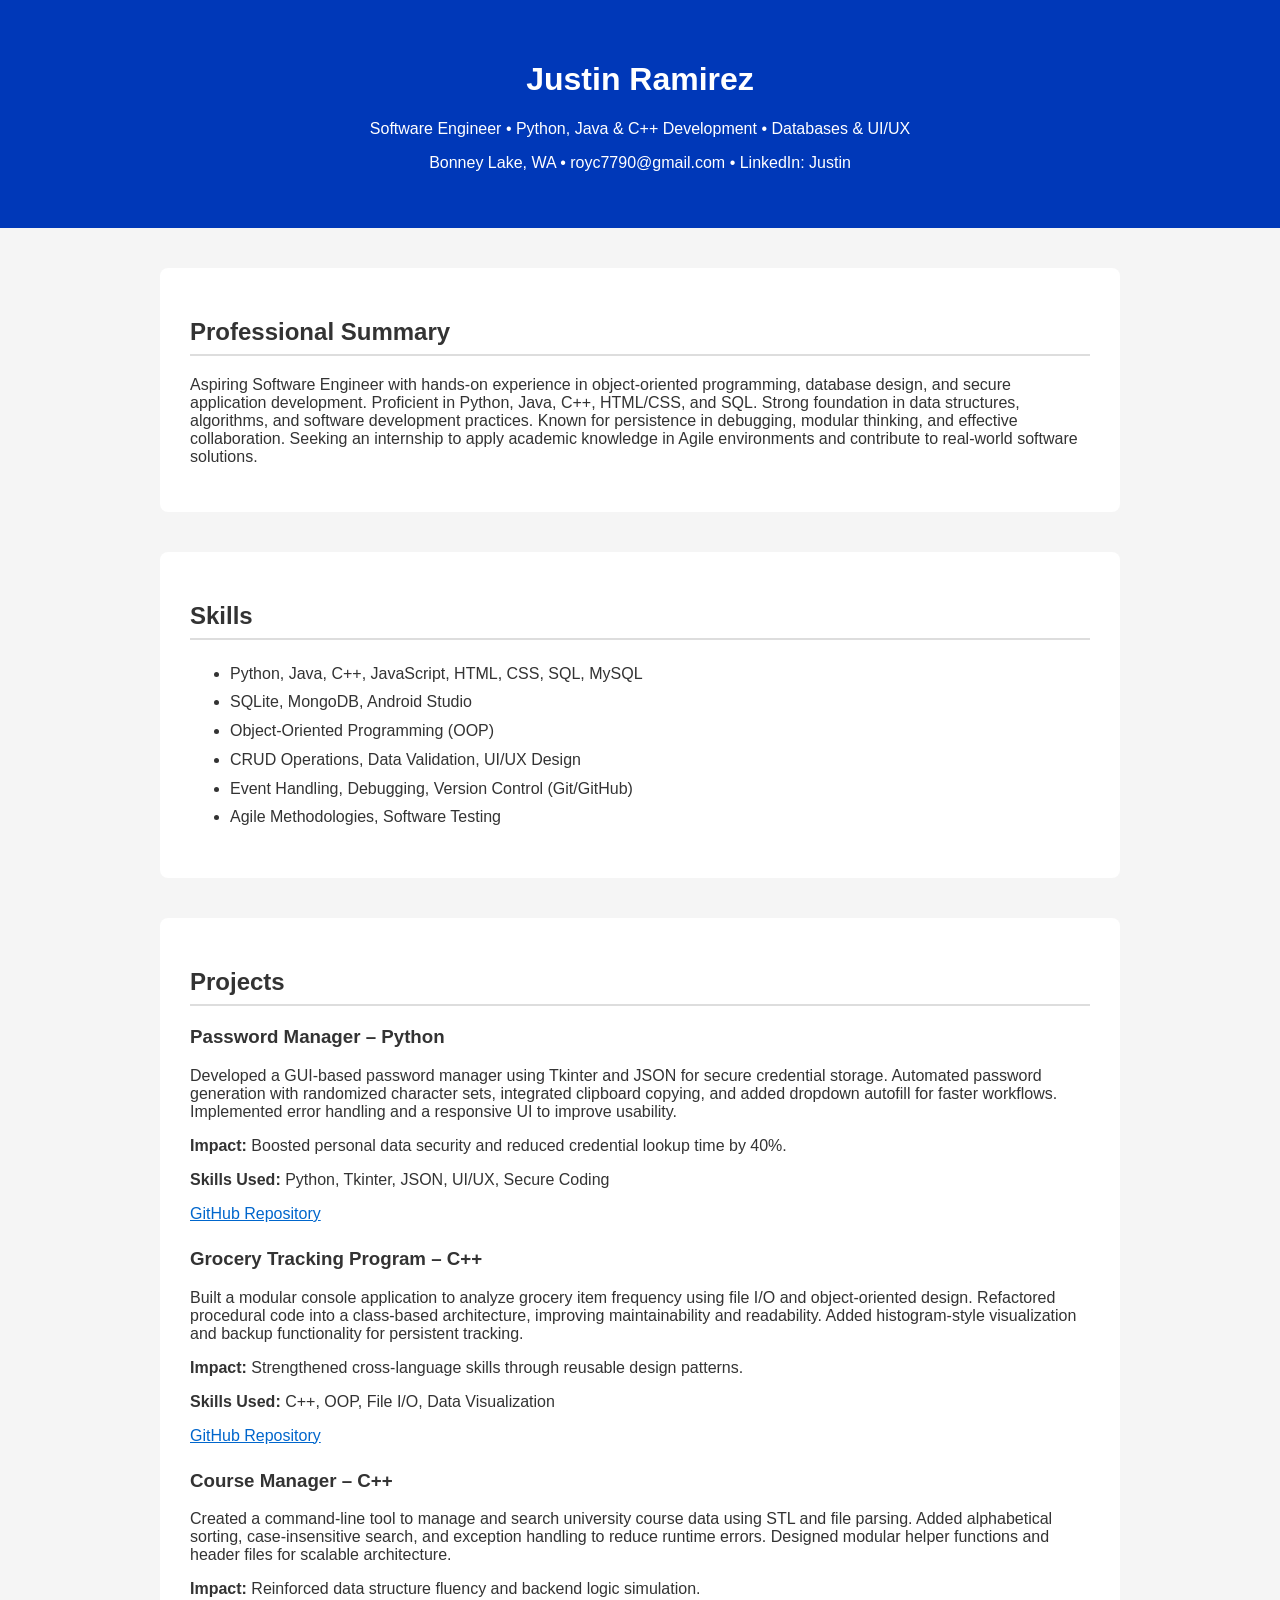
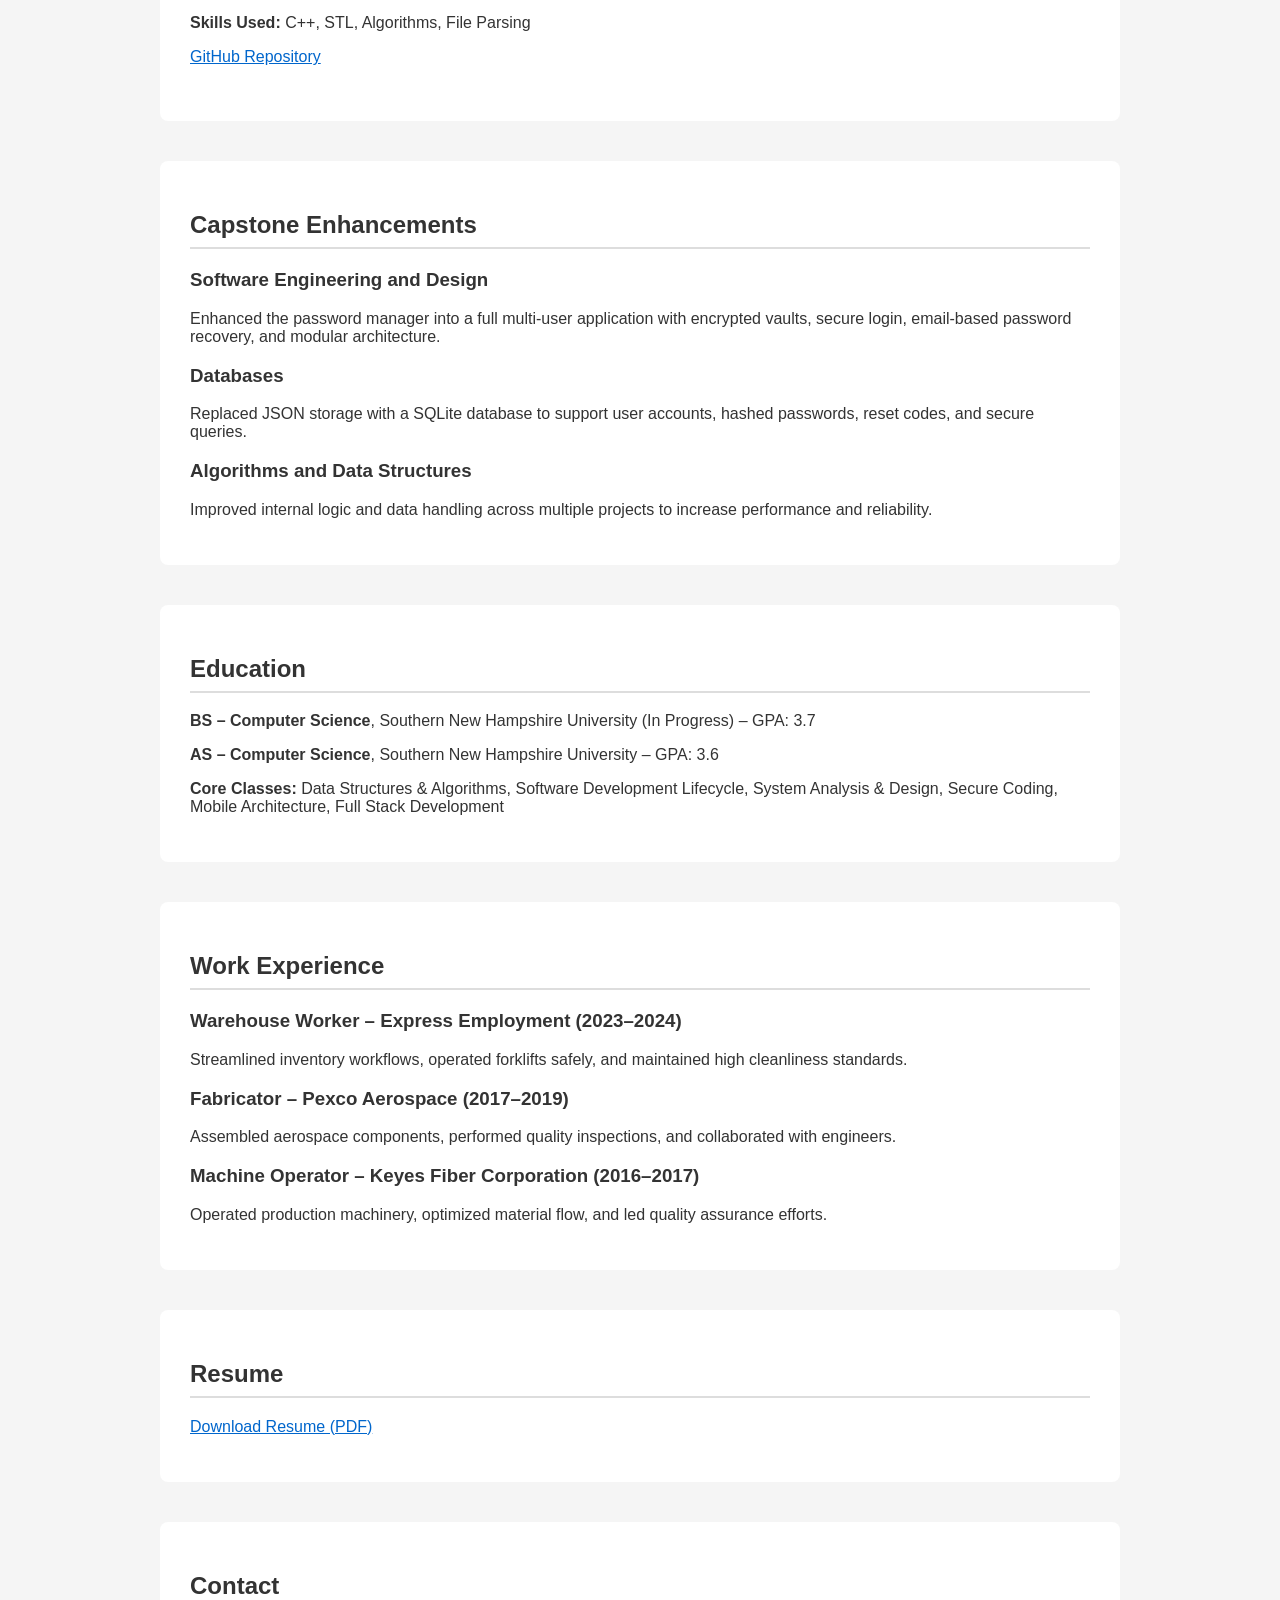
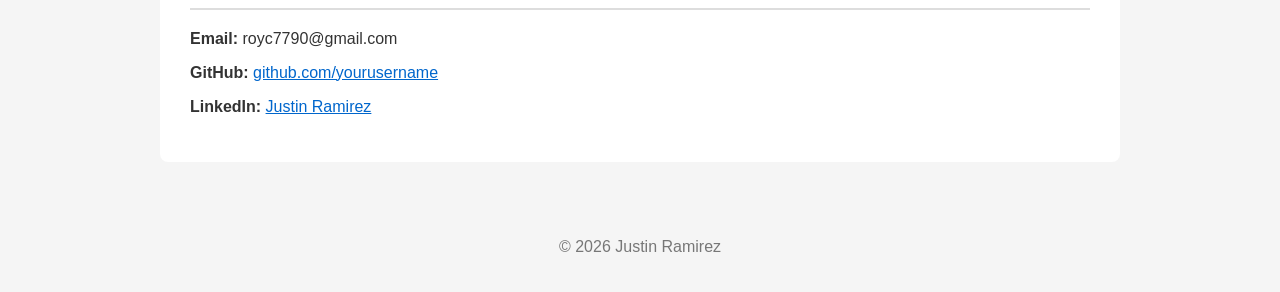
==== index.html @ a5e189d6 "Update LinkedIn URL in contact section" ====
<!DOCTYPE html>
<html lang="en">
<head>
    <meta charset="UTF-8">
    <meta name="viewport" content="width=device-width, initial-scale=1.0">
    <title>Justin Ramirez | Software Engineer</title>
    <style>
        body {
            font-family: Arial, sans-serif;
            margin: 0;
            padding: 0;
            background: #f5f5f5;
            color: #333;
        }
        header {
            background:#0038B8;
            color: white;
            padding: 40px 20px;
            text-align: center;
        }
        section {
            max-width: 900px;
            margin: 40px auto;
            background: white;
            padding: 30px;
            border-radius: 8px;
        }
        h2 {
            border-bottom: 2px solid #ddd;
            padding-bottom: 8px;
        }
        ul {
            line-height: 1.8;
        }
        .project {
            margin-bottom: 25px;
        }
        footer {
            text-align: center;
            padding: 20px;
            color: #777;
        }
        a {
            color: #0066cc;
        }
    </style>
</head>
<body>

<header>
    <h1>Justin Ramirez</h1>
    <p>Software Engineer • Python, Java & C++ Development • Databases & UI/UX</p>
    <p>Bonney Lake, WA • royc7790@gmail.com • LinkedIn: Justin</p>
</header>

<section>
    <h2>Professional Summary</h2>
    <p>
        Aspiring Software Engineer with hands-on experience in object-oriented programming, database design, 
        and secure application development. Proficient in Python, Java, C++, HTML/CSS, and SQL. Strong foundation 
        in data structures, algorithms, and software development practices. Known for persistence in debugging, 
        modular thinking, and effective collaboration. Seeking an internship to apply academic knowledge in Agile 
        environments and contribute to real-world software solutions.
    </p>
</section>

<section>
    <h2>Skills</h2>
    <ul>
        <li>Python, Java, C++, JavaScript, HTML, CSS, SQL, MySQL</li>
        <li>SQLite, MongoDB, Android Studio</li>
        <li>Object-Oriented Programming (OOP)</li>
        <li>CRUD Operations, Data Validation, UI/UX Design</li>
        <li>Event Handling, Debugging, Version Control (Git/GitHub)</li>
        <li>Agile Methodologies, Software Testing</li>
    </ul>
</section>

<section>
    <h2>Projects</h2>

    <div class="project">
        <h3>Password Manager – Python</h3>
        <p>
            Developed a GUI-based password manager using Tkinter and JSON for secure credential storage. 
            Automated password generation with randomized character sets, integrated clipboard copying, 
            and added dropdown autofill for faster workflows. Implemented error handling and a responsive UI 
            to improve usability.
        </p>
        <p><strong>Impact:</strong> Boosted personal data security and reduced credential lookup time by 40%.</p>
        <p><strong>Skills Used:</strong> Python, Tkinter, JSON, UI/UX, Secure Coding</p>
        <p><a href="#">GitHub Repository</a></p>
    </div>

    <div class="project">
        <h3>Grocery Tracking Program – C++</h3>
        <p>
            Built a modular console application to analyze grocery item frequency using file I/O and 
            object-oriented design. Refactored procedural code into a class-based architecture, improving 
            maintainability and readability. Added histogram-style visualization and backup functionality 
            for persistent tracking.
        </p>
        <p><strong>Impact:</strong> Strengthened cross-language skills through reusable design patterns.</p>
        <p><strong>Skills Used:</strong> C++, OOP, File I/O, Data Visualization</p>
        <p><a href="#">GitHub Repository</a></p>
    </div>

    <div class="project">
        <h3>Course Manager – C++</h3>
        <p>
            Created a command-line tool to manage and search university course data using STL and file parsing. 
            Added alphabetical sorting, case-insensitive search, and exception handling to reduce runtime errors. 
            Designed modular helper functions and header files for scalable architecture.
        </p>
        <p><strong>Impact:</strong> Reinforced data structure fluency and backend logic simulation.</p>
        <p><strong>Skills Used:</strong> C++, STL, Algorithms, File Parsing</p>
        <p><a href="#">GitHub Repository</a></p>
    </div>

</section>

<section>
    <h2>Capstone Enhancements</h2>

    <h3>Software Engineering and Design</h3>
    <p>
        Enhanced the password manager into a full multi-user application with encrypted vaults, 
        secure login, email-based password recovery, and modular architecture.
    </p>

    <h3>Databases</h3>
    <p>
        Replaced JSON storage with a SQLite database to support user accounts, hashed passwords, 
        reset codes, and secure queries.
    </p>

    <h3>Algorithms and Data Structures</h3>
    <p>
        Improved internal logic and data handling across multiple projects to increase performance 
        and reliability.
    </p>
</section>

<section>
    <h2>Education</h2>
    <p><strong>BS – Computer Science</strong>, Southern New Hampshire University (In Progress) – GPA: 3.7</p>
    <p><strong>AS – Computer Science</strong>, Southern New Hampshire University – GPA: 3.6</p>
    <p><strong>Core Classes:</strong> Data Structures & Algorithms, Software Development Lifecycle, 
       System Analysis & Design, Secure Coding, Mobile Architecture, Full Stack Development</p>
</section>

<section>
    <h2>Work Experience</h2>

    <h3>Warehouse Worker – Express Employment (2023–2024)</h3>
    <p>Streamlined inventory workflows, operated forklifts safely, and maintained high cleanliness standards.</p>

    <h3>Fabricator – Pexco Aerospace (2017–2019)</h3>
    <p>Assembled aerospace components, performed quality inspections, and collaborated with engineers.</p>

    <h3>Machine Operator – Keyes Fiber Corporation (2016–2017)</h3>
    <p>Operated production machinery, optimized material flow, and led quality assurance efforts.</p>
</section>

<section>
    <h2>Resume</h2>
    <p><a href="#">Download Resume (PDF)</a></p>
</section>

<section>
    <h2>Contact</h2>
    <p><strong>Email:</strong> royc7790@gmail.com</p>
    <p><strong>GitHub:</strong> <a href="#">github.com/yourusername</a></p>
    <p><strong>LinkedIn:</strong> <a href="https://www.linkedin.com/in/justinroyceramirez?lipi=urn%3Ali%3Apage%3Ad_flagship3_profile_view_base_contact_details%3B%2FAag8C0lR46pVoN3BTsdjA%3D%3D" target="_blank">Justin Ramirez</a></p>
</section>

<footer>
    <p>© 2026 Justin Ramirez</p>
</footer>

</body>
</html>
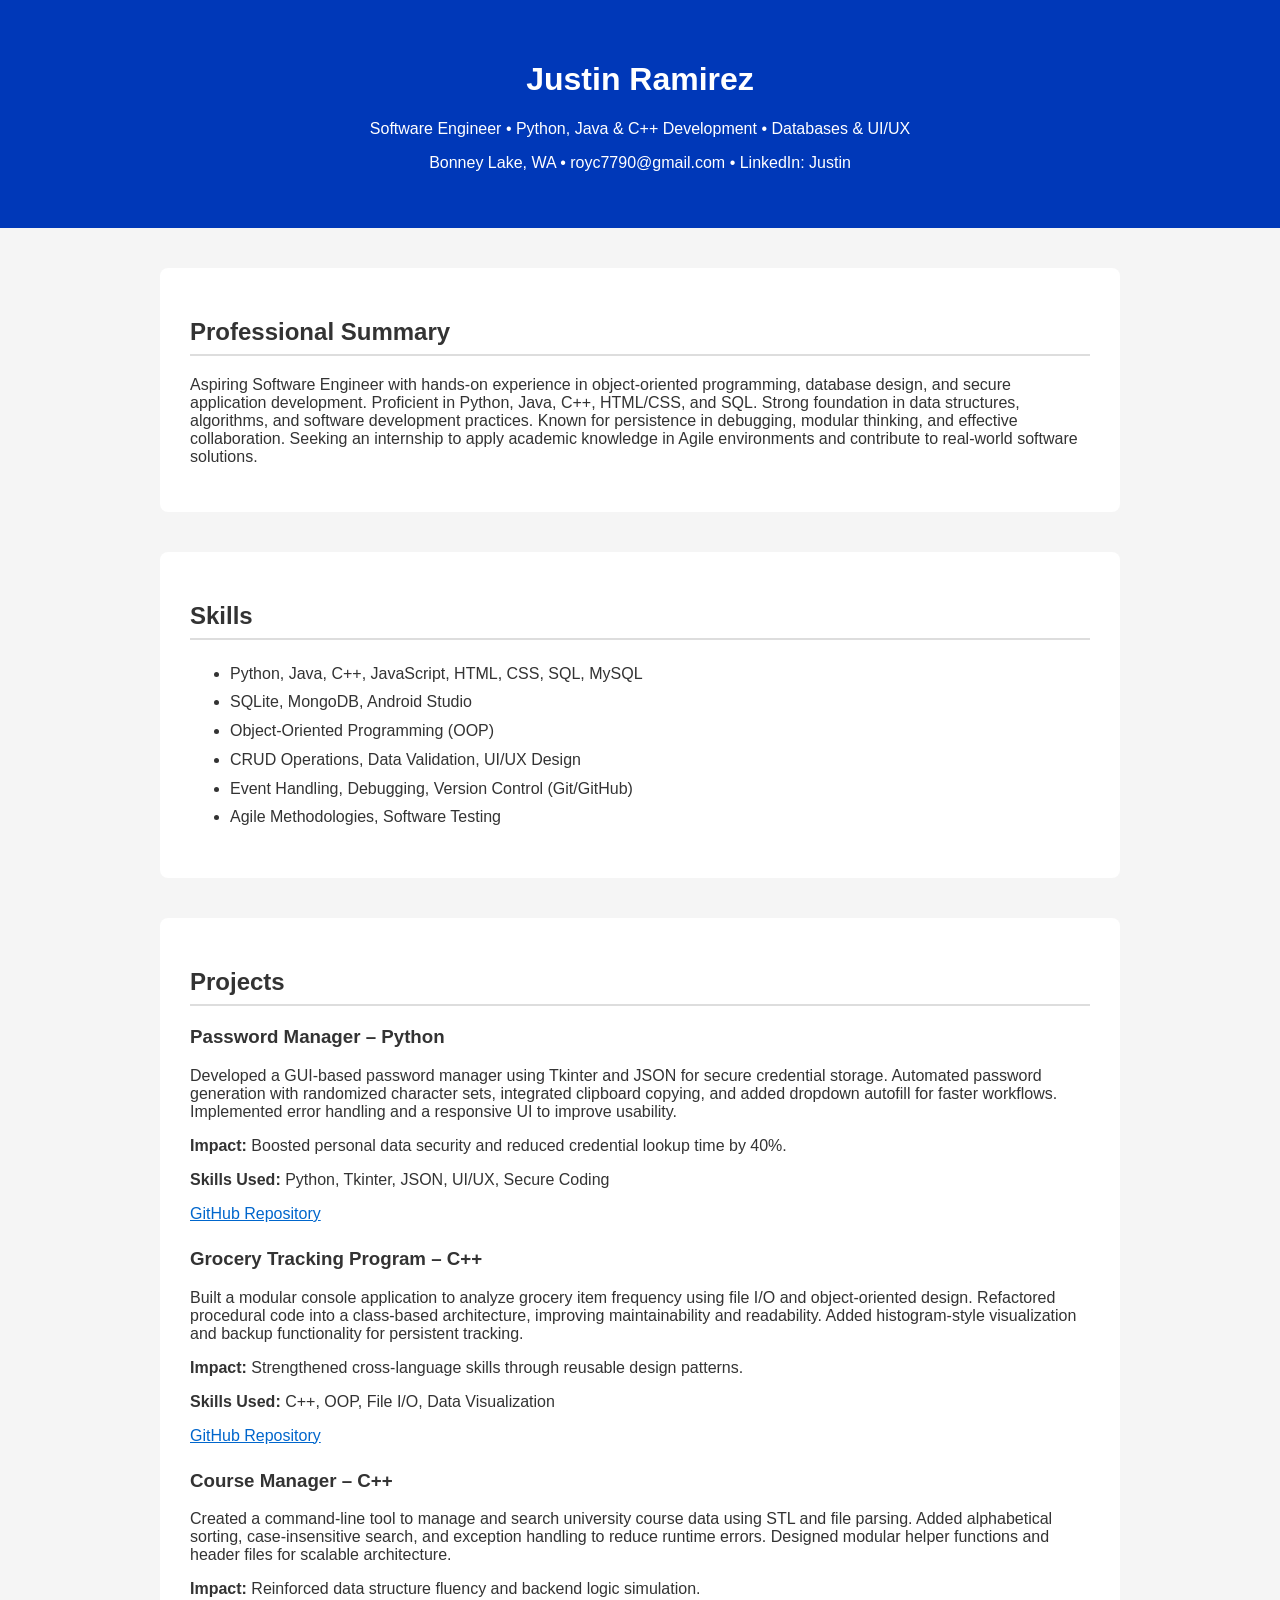
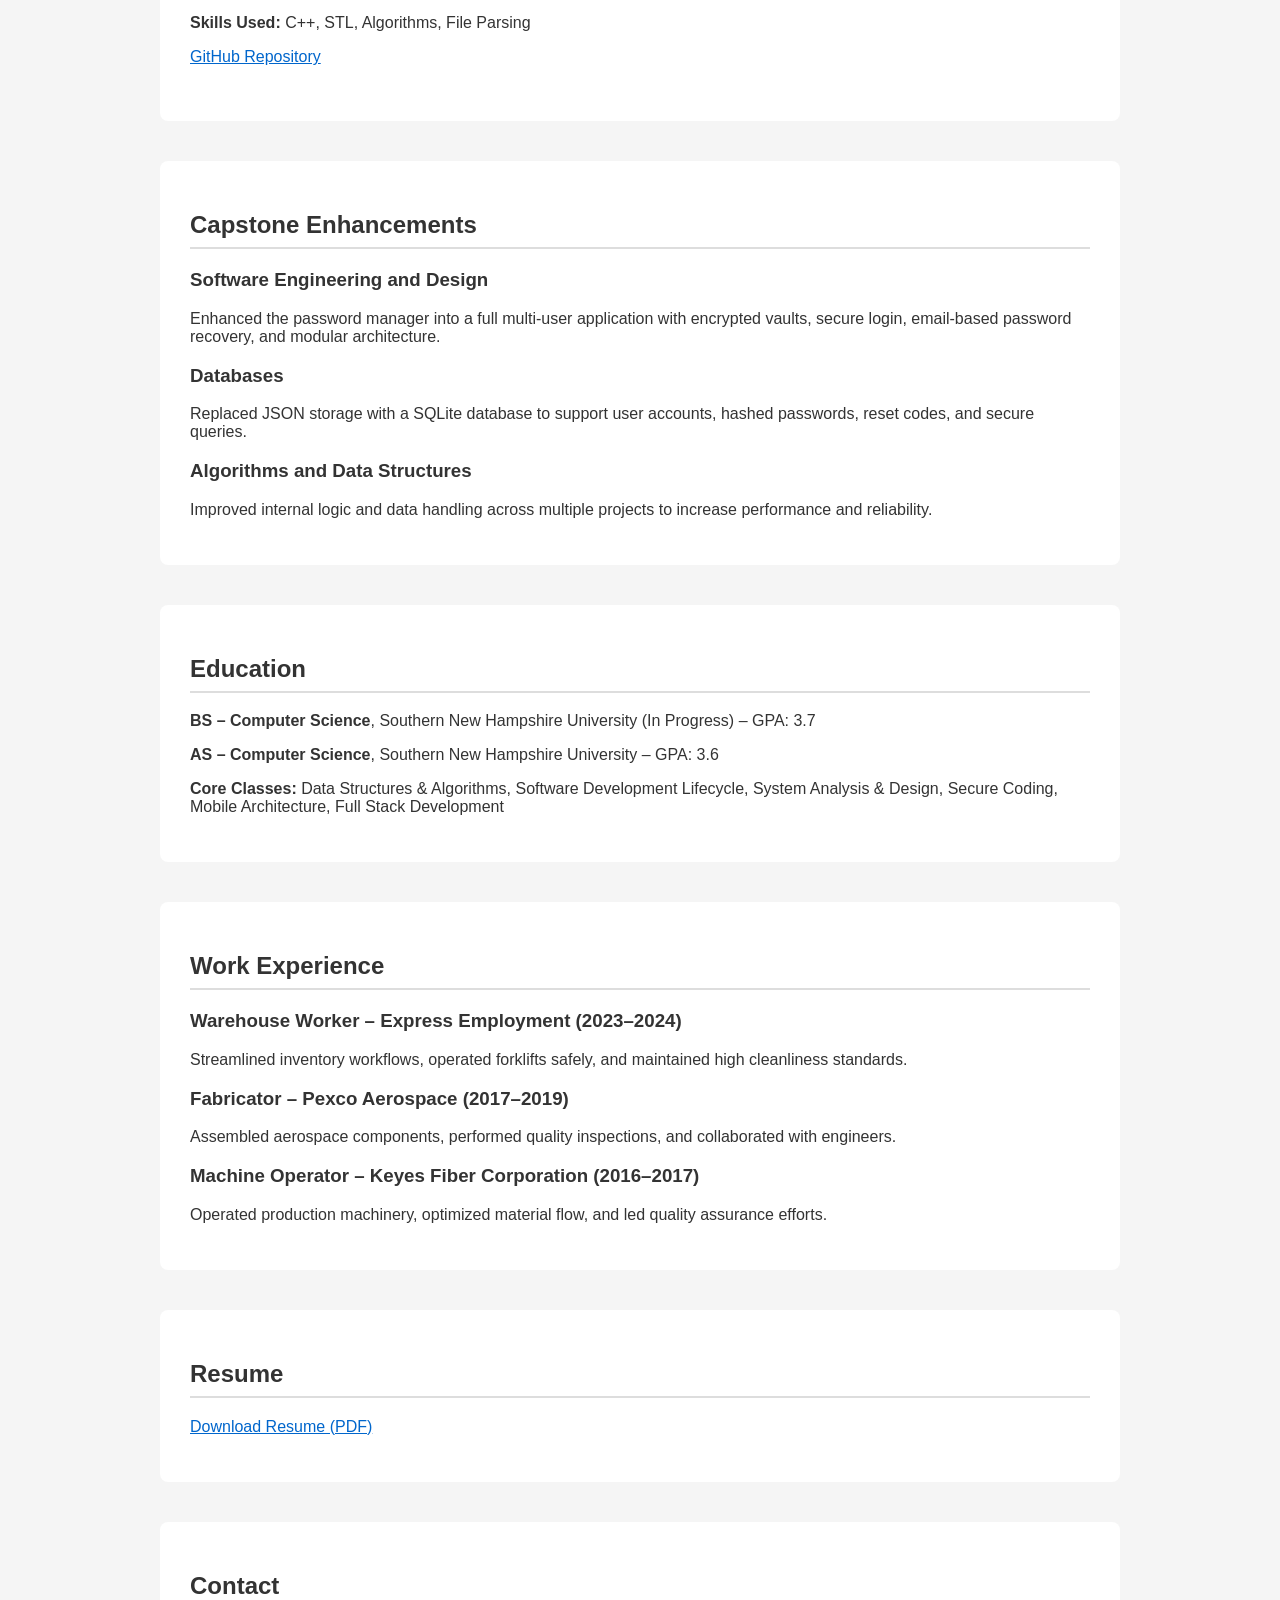
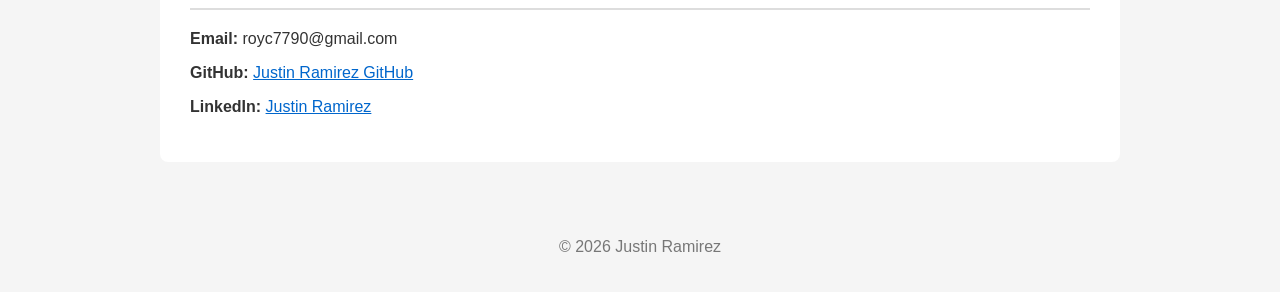
==== commit 41fd6478: "Update GitHub link to Justin Ramirez's profile" ====
--- a/index.html
+++ b/index.html
@@ -170,7 +170,7 @@
 <section>
     <h2>Contact</h2>
     <p><strong>Email:</strong> royc7790@gmail.com</p>
-    <p><strong>GitHub:</strong> <a href="#">github.com/yourusername</a></p>
+    <p><strong>GitHub:</strong> <a href="#">Justin Ramirez GitHub</a></p>
     <p><strong>LinkedIn:</strong> <a href="https://www.linkedin.com/in/justinroyceramirez?lipi=urn%3Ali%3Apage%3Ad_flagship3_profile_view_base_contact_details%3B%2FAag8C0lR46pVoN3BTsdjA%3D%3D" target="_blank">Justin Ramirez</a></p>
 </section>
 
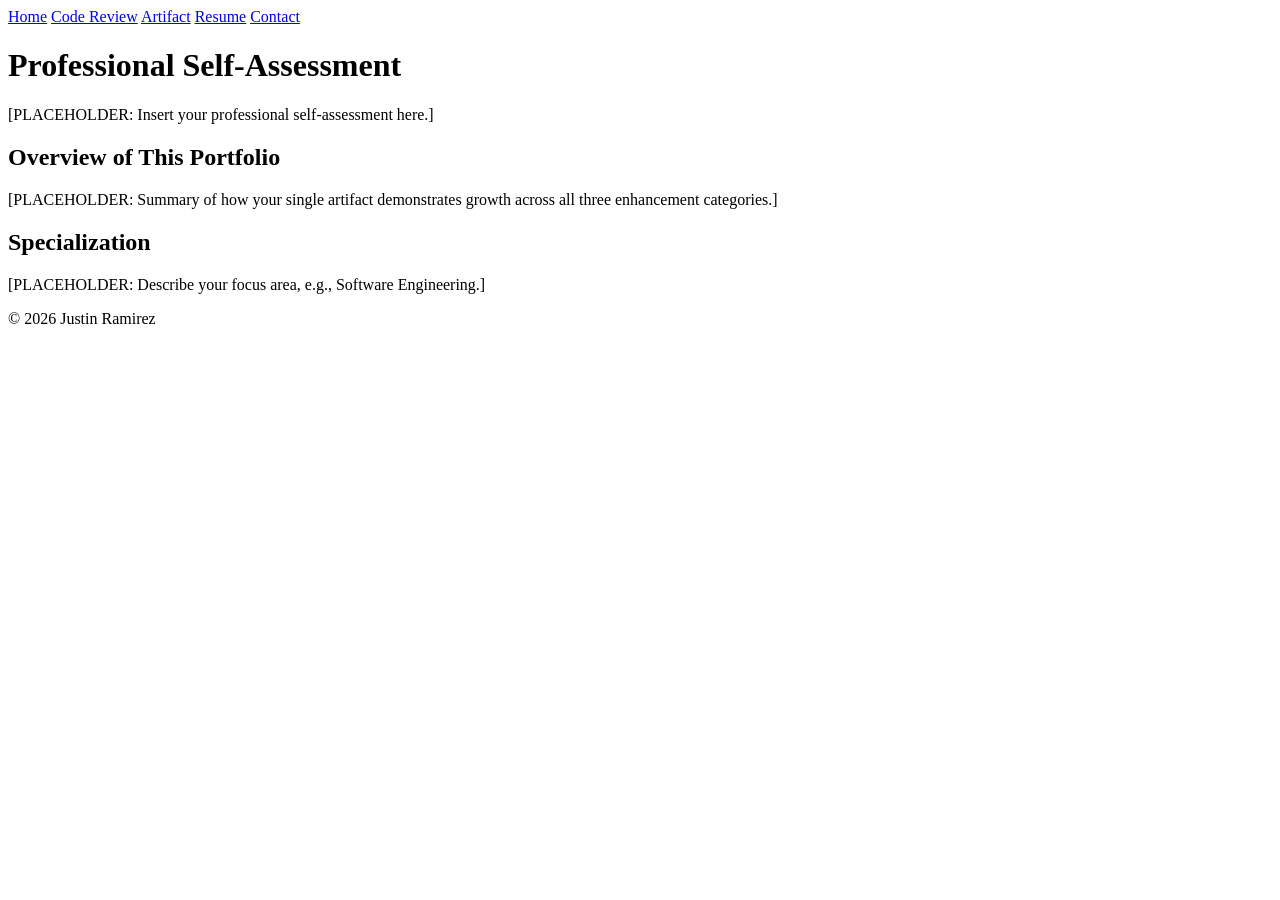
==== commit 14f1420e: "Revise index.html for ePortfolio and content updates Updated title and navigation structure, added p" ====
--- a/index.html
+++ b/index.html
@@ -3,175 +3,31 @@
 <head>
     <meta charset="UTF-8">
     <meta name="viewport" content="width=device-width, initial-scale=1.0">
-    <title>Justin Ramirez | Software Engineer</title>
-    <style>
-        body {
-            font-family: Arial, sans-serif;
-            margin: 0;
-            padding: 0;
-            background: #f5f5f5;
-            color: #333;
-        }
-        header {
-            background:#0038B8;
-            color: white;
-            padding: 40px 20px;
-            text-align: center;
-        }
-        section {
-            max-width: 900px;
-            margin: 40px auto;
-            background: white;
-            padding: 30px;
-            border-radius: 8px;
-        }
-        h2 {
-            border-bottom: 2px solid #ddd;
-            padding-bottom: 8px;
-        }
-        ul {
-            line-height: 1.8;
-        }
-        .project {
-            margin-bottom: 25px;
-        }
-        footer {
-            text-align: center;
-            padding: 20px;
-            color: #777;
-        }
-        a {
-            color: #0066cc;
-        }
-    </style>
+    <title>Justin Ramirez | ePortfolio</title>
+    <link rel="stylesheet" href="styles.css">
 </head>
 <body>
 
+<nav>
+    <a href="index.html">Home</a>
+    <a href="code-review.html">Code Review</a>
+    <a href="artifact.html">Artifact</a>
+    <a href="resume.html">Resume</a>
+    <a href="contact.html">Contact</a>
+</nav>
+
 <header>
-    <h1>Justin Ramirez</h1>
-    <p>Software Engineer • Python, Java & C++ Development • Databases & UI/UX</p>
-    <p>Bonney Lake, WA • royc7790@gmail.com • LinkedIn: Justin</p>
+    <h1>Professional Self‑Assessment</h1>
 </header>
 
 <section>
-    <h2>Professional Summary</h2>
-    <p>
-        Aspiring Software Engineer with hands-on experience in object-oriented programming, database design, 
-        and secure application development. Proficient in Python, Java, C++, HTML/CSS, and SQL. Strong foundation 
-        in data structures, algorithms, and software development practices. Known for persistence in debugging, 
-        modular thinking, and effective collaboration. Seeking an internship to apply academic knowledge in Agile 
-        environments and contribute to real-world software solutions.
-    </p>
-</section>
+    <p>[PLACEHOLDER: Insert your professional self‑assessment here.]</p>
 
-<section>
-    <h2>Skills</h2>
-    <ul>
-        <li>Python, Java, C++, JavaScript, HTML, CSS, SQL, MySQL</li>
-        <li>SQLite, MongoDB, Android Studio</li>
-        <li>Object-Oriented Programming (OOP)</li>
-        <li>CRUD Operations, Data Validation, UI/UX Design</li>
-        <li>Event Handling, Debugging, Version Control (Git/GitHub)</li>
-        <li>Agile Methodologies, Software Testing</li>
-    </ul>
-</section>
+    <h2>Overview of This Portfolio</h2>
+    <p>[PLACEHOLDER: Summary of how your single artifact demonstrates growth across all three enhancement categories.]</p>
 
-<section>
-    <h2>Projects</h2>
-
-    <div class="project">
-        <h3>Password Manager – Python</h3>
-        <p>
-            Developed a GUI-based password manager using Tkinter and JSON for secure credential storage. 
-            Automated password generation with randomized character sets, integrated clipboard copying, 
-            and added dropdown autofill for faster workflows. Implemented error handling and a responsive UI 
-            to improve usability.
-        </p>
-        <p><strong>Impact:</strong> Boosted personal data security and reduced credential lookup time by 40%.</p>
-        <p><strong>Skills Used:</strong> Python, Tkinter, JSON, UI/UX, Secure Coding</p>
-        <p><a href="#">GitHub Repository</a></p>
-    </div>
-
-    <div class="project">
-        <h3>Grocery Tracking Program – C++</h3>
-        <p>
-            Built a modular console application to analyze grocery item frequency using file I/O and 
-            object-oriented design. Refactored procedural code into a class-based architecture, improving 
-            maintainability and readability. Added histogram-style visualization and backup functionality 
-            for persistent tracking.
-        </p>
-        <p><strong>Impact:</strong> Strengthened cross-language skills through reusable design patterns.</p>
-        <p><strong>Skills Used:</strong> C++, OOP, File I/O, Data Visualization</p>
-        <p><a href="#">GitHub Repository</a></p>
-    </div>
-
-    <div class="project">
-        <h3>Course Manager – C++</h3>
-        <p>
-            Created a command-line tool to manage and search university course data using STL and file parsing. 
-            Added alphabetical sorting, case-insensitive search, and exception handling to reduce runtime errors. 
-            Designed modular helper functions and header files for scalable architecture.
-        </p>
-        <p><strong>Impact:</strong> Reinforced data structure fluency and backend logic simulation.</p>
-        <p><strong>Skills Used:</strong> C++, STL, Algorithms, File Parsing</p>
-        <p><a href="#">GitHub Repository</a></p>
-    </div>
-
-</section>
-
-<section>
-    <h2>Capstone Enhancements</h2>
-
-    <h3>Software Engineering and Design</h3>
-    <p>
-        Enhanced the password manager into a full multi-user application with encrypted vaults, 
-        secure login, email-based password recovery, and modular architecture.
-    </p>
-
-    <h3>Databases</h3>
-    <p>
-        Replaced JSON storage with a SQLite database to support user accounts, hashed passwords, 
-        reset codes, and secure queries.
-    </p>
-
-    <h3>Algorithms and Data Structures</h3>
-    <p>
-        Improved internal logic and data handling across multiple projects to increase performance 
-        and reliability.
-    </p>
-</section>
-
-<section>
-    <h2>Education</h2>
-    <p><strong>BS – Computer Science</strong>, Southern New Hampshire University (In Progress) – GPA: 3.7</p>
-    <p><strong>AS – Computer Science</strong>, Southern New Hampshire University – GPA: 3.6</p>
-    <p><strong>Core Classes:</strong> Data Structures & Algorithms, Software Development Lifecycle, 
-       System Analysis & Design, Secure Coding, Mobile Architecture, Full Stack Development</p>
-</section>
-
-<section>
-    <h2>Work Experience</h2>
-
-    <h3>Warehouse Worker – Express Employment (2023–2024)</h3>
-    <p>Streamlined inventory workflows, operated forklifts safely, and maintained high cleanliness standards.</p>
-
-    <h3>Fabricator – Pexco Aerospace (2017–2019)</h3>
-    <p>Assembled aerospace components, performed quality inspections, and collaborated with engineers.</p>
-
-    <h3>Machine Operator – Keyes Fiber Corporation (2016–2017)</h3>
-    <p>Operated production machinery, optimized material flow, and led quality assurance efforts.</p>
-</section>
-
-<section>
-    <h2>Resume</h2>
-    <p><a href="#">Download Resume (PDF)</a></p>
-</section>
-
-<section>
-    <h2>Contact</h2>
-    <p><strong>Email:</strong> royc7790@gmail.com</p>
-    <p><strong>GitHub:</strong> <a href="#">Justin Ramirez GitHub</a></p>
-    <p><strong>LinkedIn:</strong> <a href="https://www.linkedin.com/in/justinroyceramirez?lipi=urn%3Ali%3Apage%3Ad_flagship3_profile_view_base_contact_details%3B%2FAag8C0lR46pVoN3BTsdjA%3D%3D" target="_blank">Justin Ramirez</a></p>
+    <h2>Specialization</h2>
+    <p>[PLACEHOLDER: Describe your focus area, e.g., Software Engineering.]</p>
 </section>
 
 <footer>
@@ -180,3 +36,4 @@
 
 </body>
 </html>
+
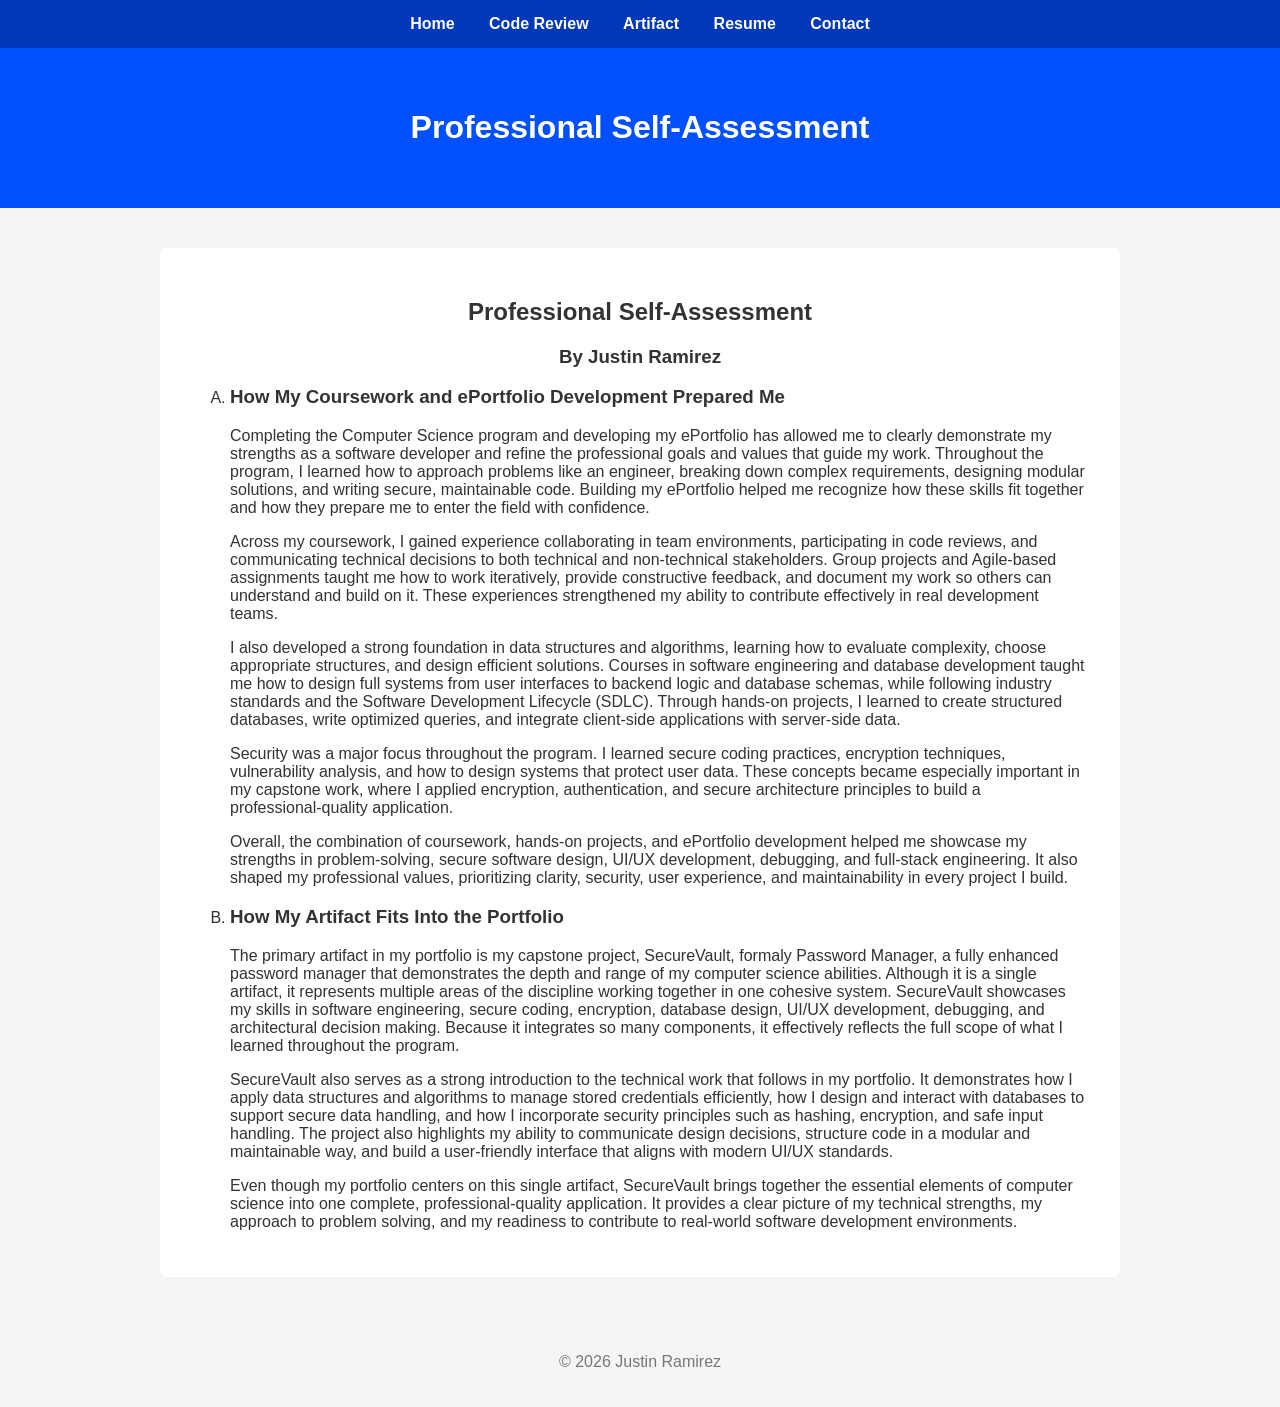
==== commit f5cc39f6: "Revise professional self-assessment section" ====
--- a/index.html
+++ b/index.html
@@ -21,13 +21,87 @@
 </header>
 
 <section>
-    <p>[PLACEHOLDER: Insert your professional self‑assessment here.]</p>
+    <h2 style="text-align:center;">Professional Self‑Assessment</h2>
 
-    <h2>Overview of This Portfolio</h2>
-    <p>[PLACEHOLDER: Summary of how your single artifact demonstrates growth across all three enhancement categories.]</p>
+    <h3 style="text-align:center;">By Justin Ramirez</h3>
 
-    <h2>Specialization</h2>
-    <p>[PLACEHOLDER: Describe your focus area, e.g., Software Engineering.]</p>
+    <ol type="A" class="styled-list">
+        <li>
+            <h3>How My Coursework and ePortfolio Development Prepared Me</h3>
+
+            <p>
+                Completing the Computer Science program and developing my ePortfolio has allowed me to clearly 
+                demonstrate my strengths as a software developer and refine the professional goals and values 
+                that guide my work. Throughout the program, I learned how to approach problems like an engineer, 
+                breaking down complex requirements, designing modular solutions, and writing secure, maintainable 
+                code. Building my ePortfolio helped me recognize how these skills fit together and how they prepare 
+                me to enter the field with confidence.
+            </p>
+
+            <p>
+                Across my coursework, I gained experience collaborating in team environments, participating in code 
+                reviews, and communicating technical decisions to both technical and non‑technical stakeholders. 
+                Group projects and Agile‑based assignments taught me how to work iteratively, provide constructive 
+                feedback, and document my work so others can understand and build on it. These experiences strengthened 
+                my ability to contribute effectively in real development teams.
+            </p>
+
+            <p>
+                I also developed a strong foundation in data structures and algorithms, learning how to evaluate 
+                complexity, choose appropriate structures, and design efficient solutions. Courses in software engineering 
+                and database development taught me how to design full systems from user interfaces to backend logic and 
+                database schemas, while following industry standards and the Software Development Lifecycle (SDLC). Through 
+                hands‑on projects, I learned to create structured databases, write optimized queries, and integrate 
+                client‑side applications with server‑side data.
+            </p>
+
+            <p>
+                Security was a major focus throughout the program. I learned secure coding practices, encryption techniques, 
+                vulnerability analysis, and how to design systems that protect user data. These concepts became especially 
+                important in my capstone work, where I applied encryption, authentication, and secure architecture principles 
+                to build a professional‑quality application.
+            </p>
+
+            <p>
+                Overall, the combination of coursework, hands‑on projects, and ePortfolio development helped me showcase my 
+                strengths in problem‑solving, secure software design, UI/UX development, debugging, and full‑stack engineering. 
+                It also shaped my professional values, prioritizing clarity, security, user experience, and maintainability in 
+                every project I build.
+            </p>
+
+        </li>
+
+        <li>
+           <h3>How My Artifact Fits Into the Portfolio</h3>
+
+            <p>
+                The primary artifact in my portfolio is my capstone project, SecureVault, formaly Password Manager, a fully enhanced password manager 
+                that demonstrates the depth and range of my computer science abilities. Although it is a single artifact, it 
+                represents multiple areas of the discipline working together in one cohesive system. SecureVault showcases my 
+                skills in software engineering, secure coding, encryption, database design, UI/UX development, debugging, and 
+                architectural decision making. Because it integrates so many components, it effectively reflects the full scope 
+                of what I learned throughout the program.
+            </p>
+
+            <p>
+                SecureVault also serves as a strong introduction to the technical work that follows in my portfolio. It 
+                demonstrates how I apply data structures and algorithms to manage stored credentials efficiently, how I design 
+                and interact with databases to support secure data handling, and how I incorporate security principles such as 
+                hashing, encryption, and safe input handling. The project also highlights my ability to communicate design 
+                decisions, structure code in a modular and maintainable way, and build a user‑friendly interface that aligns 
+                with modern UI/UX standards.
+            </p>
+
+            <p>
+                Even though my portfolio centers on this single artifact, SecureVault brings together the essential elements of 
+                computer science into one complete, professional‑quality application. It provides a clear picture of my technical 
+                strengths, my approach to problem solving, and my readiness to contribute to real‑world software development 
+                environments.
+            </p>
+
+        </li>
+    </ol>
+
 </section>
 
 <footer>
@@ -36,4 +110,3 @@
 
 </body>
 </html>
-
--- a/styles.css
+++ b/styles.css
@@ -0,0 +1,40 @@
+body {
+    font-family: Arial, sans-serif;
+    margin: 0;
+    background: #f5f5f5;
+    color: #333;
+}
+
+nav {
+    background: #0038B8;
+    padding: 15px;
+    text-align: center;
+}
+
+nav a {
+    color: white;
+    margin: 0 15px;
+    text-decoration: none;
+    font-weight: bold;
+}
+
+header {
+    background: #0050FF;
+    color: white;
+    padding: 40px 20px;
+    text-align: center;
+}
+
+section {
+    max-width: 900px;
+    margin: 40px auto;
+    background: white;
+    padding: 30px;
+    border-radius: 8px;
+}
+
+footer {
+    text-align: center;
+    padding: 20px;
+    color: #777;
+}
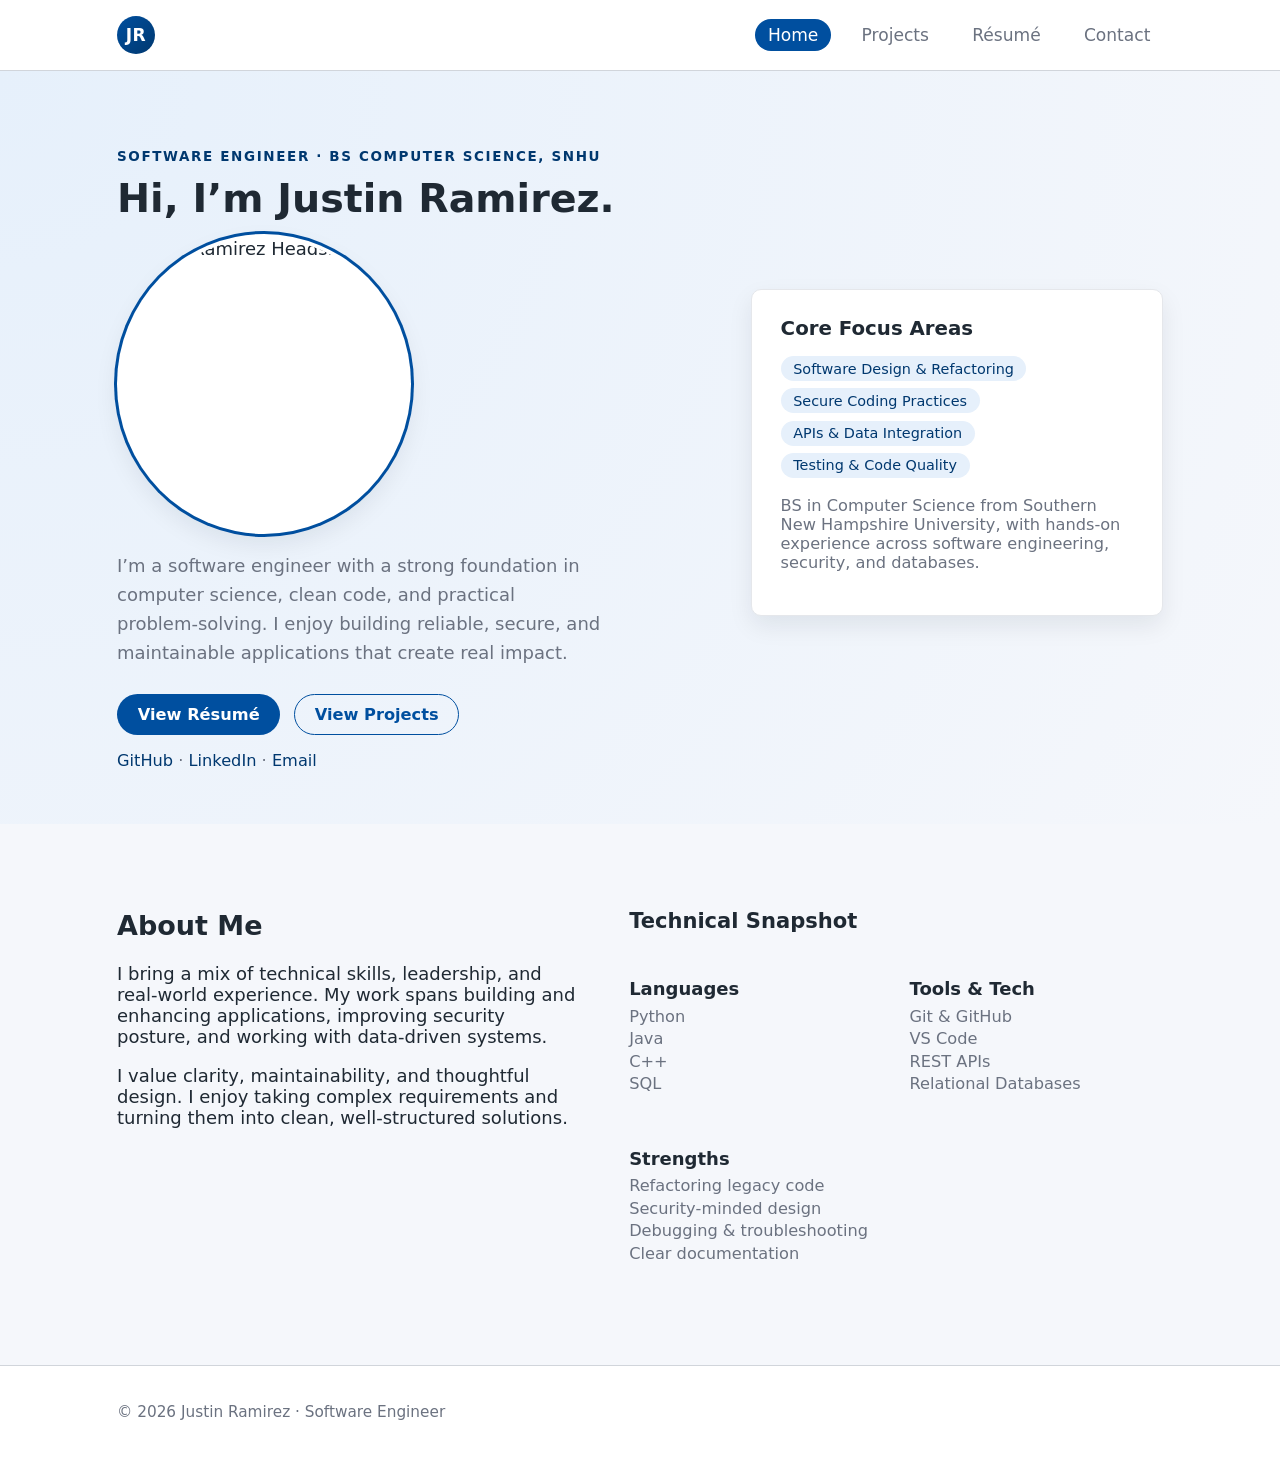
==== commit 3928e5d0: "Update title and restructure index.html layout" ====
--- a/index.html
+++ b/index.html
@@ -2,111 +2,131 @@
 <html lang="en">
 <head>
     <meta charset="UTF-8">
-    <meta name="viewport" content="width=device-width, initial-scale=1.0">
-    <title>Justin Ramirez | ePortfolio</title>
+    <title>Justin Ramirez | Software Engineer</title>
     <link rel="stylesheet" href="styles.css">
 </head>
 <body>
-
-<nav>
-    <a href="index.html">Home</a>
-    <a href="code-review.html">Code Review</a>
-    <a href="artifact.html">Artifact</a>
-    <a href="resume.html">Resume</a>
-    <a href="contact.html">Contact</a>
-</nav>
-
-<header>
-    <h1>Professional Self‑Assessment</h1>
+<header class="site-header">
+    <div class="container nav-container">
+        <div class="logo">JR</div>
+        <nav class="nav">
+            <a href="index.html" class="nav-link active">Home</a>
+            <a href="artifact.html" class="nav-link">Projects</a>
+            <a href="resume.html" class="nav-link">Résumé</a>
+            <a href="contact.html" class="nav-link">Contact</a>
+        </nav>
+    </div>
 </header>
 
-<section>
-    <h2 style="text-align:center;">Professional Self‑Assessment</h2>
+<main>
+    <section class="hero">
+        <div class="container hero-grid">
+            <div>
+                <p class="eyebrow">Software Engineer · BS Computer Science, SNHU</p>
+                <h1>Hi, I’m Justin Ramirez.</h1>
+                 <!-- HEADSHOT -->
+                <div class="headshot-wrapper">
+                    <img src="IMG_1460.JPG" alt="Justin Ramirez Headshot">
+                </div>
+                <p class="hero-text">
+                    I’m a software engineer with a strong foundation in computer science, clean code,
+                    and practical problem‑solving. I enjoy building reliable, secure, and maintainable
+                    applications that create real impact.
+                </p>
+                <div class="hero-actions">
+                    <a href="resume.html" class="btn primary">View Résumé</a>
+                    <a href="artifact.html" class="btn ghost">View Projects</a>
+                </div>
+                <div class="hero-links">
+                    <!-- TODO: Replace with your real links -->
+                    <a href="https://github.com/RoyceZerimar" target="_blank">GitHub</a>
+                    <span>·</span>
+                    <a href="https://linkedin.com/in/justinroyceramirez" target="_blank">LinkedIn</a>
+                    <span>·</span>
+                    <a href="mailto:royalqubit@gmail.com">Email</a>
+                </div>
+            </div>
+           <div class="hero-right">
 
-    <h3 style="text-align:center;">By Justin Ramirez</h3>
+        
+            <!-- EXISTING HERO CARD -->
+            <div class="hero-card">
+                <h2>Core Focus Areas</h2>
+                <ul class="pill-list">
+                    <li>Software Design & Refactoring</li>
+                    <li>Secure Coding Practices</li>
+                    <li>APIs & Data Integration</li>
+                    <li>Testing & Code Quality</li>
+                </ul>
+                <p class="hero-note">
+                    BS in Computer Science from Southern New Hampshire University, with hands‑on
+                    experience across software engineering, security, and databases.
+                </p>
+            </div>
 
-    <ol type="A" class="styled-list">
-        <li>
-            <h3>How My Coursework and ePortfolio Development Prepared Me</h3>
+</div>
 
-            <p>
-                Completing the Computer Science program and developing my ePortfolio has allowed me to clearly 
-                demonstrate my strengths as a software developer and refine the professional goals and values 
-                that guide my work. Throughout the program, I learned how to approach problems like an engineer, 
-                breaking down complex requirements, designing modular solutions, and writing secure, maintainable 
-                code. Building my ePortfolio helped me recognize how these skills fit together and how they prepare 
-                me to enter the field with confidence.
-            </p>
+        </div>
+    </section>
 
-            <p>
-                Across my coursework, I gained experience collaborating in team environments, participating in code 
-                reviews, and communicating technical decisions to both technical and non‑technical stakeholders. 
-                Group projects and Agile‑based assignments taught me how to work iteratively, provide constructive 
-                feedback, and document my work so others can understand and build on it. These experiences strengthened 
-                my ability to contribute effectively in real development teams.
-            </p>
+    <section class="section">
+        <div class="container two-column">
+            <div>
+                <h2>About Me</h2>
+                <p>
+                    I bring a mix of technical skills, leadership, and real‑world experience. My work
+                    spans building and enhancing applications, improving security posture, and working
+                    with data‑driven systems.
+                </p>
+                <p>
+                    I value clarity, maintainability, and thoughtful design. I enjoy taking complex
+                    requirements and turning them into clean, well‑structured solutions.
+                </p>
+            </div>
+            <div>
+                <h3>Technical Snapshot</h3>
+                <div class="skills-grid">
+                    <div>
+                        <h4>Languages</h4>
+                        <ul>
+                            <li>Python</li>
+                            <li>Java</li>
+                            <li>C++</li>
+                            <li>SQL</li>
+                        </ul>
+                    </div>
+                    <div>
+                        <h4>Tools & Tech</h4>
+                        <ul>
+                            <li>Git & GitHub</li>
+                            <li>VS Code</li>
+                            <li>REST APIs</li>
+                            <li>Relational Databases</li>
+                        </ul>
+                    </div>
+                    <div>
+                        <h4>Strengths</h4>
+                        <ul>
+                            <li>Refactoring legacy code</li>
+                            <li>Security‑minded design</li>
+                            <li>Debugging & troubleshooting</li>
+                            <li>Clear documentation</li>
+                        </ul>
+                    </div>
+                </div>
+            </div>
+        </div>
+    </section>
+</main>
 
-            <p>
-                I also developed a strong foundation in data structures and algorithms, learning how to evaluate 
-                complexity, choose appropriate structures, and design efficient solutions. Courses in software engineering 
-                and database development taught me how to design full systems from user interfaces to backend logic and 
-                database schemas, while following industry standards and the Software Development Lifecycle (SDLC). Through 
-                hands‑on projects, I learned to create structured databases, write optimized queries, and integrate 
-                client‑side applications with server‑side data.
-            </p>
-
-            <p>
-                Security was a major focus throughout the program. I learned secure coding practices, encryption techniques, 
-                vulnerability analysis, and how to design systems that protect user data. These concepts became especially 
-                important in my capstone work, where I applied encryption, authentication, and secure architecture principles 
-                to build a professional‑quality application.
-            </p>
-
-            <p>
-                Overall, the combination of coursework, hands‑on projects, and ePortfolio development helped me showcase my 
-                strengths in problem‑solving, secure software design, UI/UX development, debugging, and full‑stack engineering. 
-                It also shaped my professional values, prioritizing clarity, security, user experience, and maintainability in 
-                every project I build.
-            </p>
-
-        </li>
-
-        <li>
-           <h3>How My Artifact Fits Into the Portfolio</h3>
-
-            <p>
-                The primary artifact in my portfolio is my capstone project, SecureVault, formaly Password Manager, a fully enhanced password manager 
-                that demonstrates the depth and range of my computer science abilities. Although it is a single artifact, it 
-                represents multiple areas of the discipline working together in one cohesive system. SecureVault showcases my 
-                skills in software engineering, secure coding, encryption, database design, UI/UX development, debugging, and 
-                architectural decision making. Because it integrates so many components, it effectively reflects the full scope 
-                of what I learned throughout the program.
-            </p>
-
-            <p>
-                SecureVault also serves as a strong introduction to the technical work that follows in my portfolio. It 
-                demonstrates how I apply data structures and algorithms to manage stored credentials efficiently, how I design 
-                and interact with databases to support secure data handling, and how I incorporate security principles such as 
-                hashing, encryption, and safe input handling. The project also highlights my ability to communicate design 
-                decisions, structure code in a modular and maintainable way, and build a user‑friendly interface that aligns 
-                with modern UI/UX standards.
-            </p>
-
-            <p>
-                Even though my portfolio centers on this single artifact, SecureVault brings together the essential elements of 
-                computer science into one complete, professional‑quality application. It provides a clear picture of my technical 
-                strengths, my approach to problem solving, and my readiness to contribute to real‑world software development 
-                environments.
-            </p>
-
-        </li>
-    </ol>
-
-</section>
-
-<footer>
-    <p>© 2026 Justin Ramirez</p>
+<footer class="site-footer">
+    <div class="container footer-content">
+        <p>© <span id="year"></span> Justin Ramirez · Software Engineer</p>
+    </div>
 </footer>
 
+<script>
+    document.getElementById('year').textContent = new Date().getFullYear();
+</script>
 </body>
 </html>
--- a/styles.css
+++ b/styles.css
@@ -1,40 +1,492 @@
-body {
-    font-family: Arial, sans-serif;
+/* ===== Base ===== */
+:root {
+    --blue-primary: #004f9f;
+    --blue-dark: #00386f;
+    --blue-light: #e6f0fb;
+    --accent: #ffb300;
+    --text-main: #1f2933;
+    --text-muted: #6b7280;
+    --bg: #f5f7fb;
+    --white: #ffffff;
+    --border: #d1d5db;
+    --shadow-soft: 0 10px 25px rgba(15, 23, 42, 0.08);
+    --radius-card: 10px;
+    --radius-pill: 999px;
+    --transition-fast: 0.18s ease-out;
+    --font-main: system-ui, -apple-system, BlinkMacSystemFont, "Segoe UI", sans-serif;
+}
+
+*,
+*::before,
+*::after {
+    box-sizing: border-box;
+}
+
+html, body {
     margin: 0;
-    background: #f5f5f5;
-    color: #333;
-}
-
-nav {
-    background: #0038B8;
-    padding: 15px;
-    text-align: center;
-}
-
-nav a {
-    color: white;
-    margin: 0 15px;
+    padding: 0;
+    font-family: var(--font-main);
+    color: var(--text-main);
+    background: var(--bg);
+    font-size: 18px; /* Increased from default ~16px */
+}
+
+
+/* ===== Layout ===== */
+.container {
+    width: 100%;
+    max-width: 1100px;
+    margin: 0 auto;
+    padding: 0 1.5rem;
+}
+
+.section {
+    padding: 3.5rem 0;
+}
+
+.section-intro {
+    max-width: 700px;
+    color: var(--text-muted);
+    margin-bottom: 2rem;
+}
+
+/* ===== Header / Nav ===== */
+.site-header {
+    background: var(--white);
+    border-bottom: 1px solid var(--border);
+    position: sticky;
+    top: 0;
+    z-index: 10;
+}
+
+.nav-container {
+    display: flex;
+    align-items: center;
+    justify-content: space-between;
+    padding: 0.9rem 1.5rem;
+}
+
+.logo {
+    width: 38px;
+    height: 38px;
+    border-radius: 50%;
+    background: linear-gradient(135deg, var(--blue-primary), var(--blue-dark));
+    color: var(--white);
+    display: flex;
+    align-items: center;
+    justify-content: center;
+    font-weight: 700;
+    letter-spacing: 0.03em;
+    font-size: 0.95rem;
+}
+
+.nav {
+    display: flex;
+    gap: 1rem;
+}
+
+.nav-link {
     text-decoration: none;
-    font-weight: bold;
-}
-
-header {
-    background: #0050FF;
-    color: white;
-    padding: 40px 20px;
-    text-align: center;
-}
-
-section {
-    max-width: 900px;
-    margin: 40px auto;
-    background: white;
-    padding: 30px;
-    border-radius: 8px;
-}
-
-footer {
-    text-align: center;
-    padding: 20px;
-    color: #777;
-}
+    color: var(--text-muted);
+    font-size: 0.95rem;
+    padding: 0.35rem 0.7rem;
+    border-radius: 999px;
+    transition: background var(--transition-fast), color var(--transition-fast);
+}
+
+.nav-link:hover {
+    background: var(--blue-light);
+    color: var(--blue-primary);
+}
+
+.nav-link.active {
+    background: var(--blue-primary);
+    color: var(--white);
+}
+
+/* Headshot styling (smaller + perfect circle) */
+.headshot-wrapper {
+    width: 50%;
+    display: flex;
+    justify-content: center;
+}
+
+.headshot-wrapper img {
+    width: 300px;
+    height: 300px;
+    object-fit: cover;
+    border-radius: 50%;
+    padding: 4px; /* inner white ring */
+    background: var(--white);
+    box-shadow: 0 0 0 3px var(--blue-primary), var(--shadow-soft);
+}
+
+
+
+
+/* ===== Hero ===== */
+.hero {
+    padding: 3.5rem 0 3rem;
+    background: radial-gradient(circle at top left, #e6f0fb, #f5f7fb);
+}
+
+.hero-grid {
+    display: grid;
+    grid-template-columns: minmax(0, 2fr) minmax(0, 1.4fr);
+    gap: 2.5rem;
+    align-items: center;
+}
+
+.eyebrow {
+    text-transform: uppercase;
+    letter-spacing: 0.12em;
+    font-size: 0.75rem;
+    color: var(--blue-dark);
+    font-weight: 600;
+    margin-bottom: 0.6rem;
+}
+
+.hero h1 {
+    font-size: 2.2rem;
+    margin: 0 0 0.75rem;
+}
+
+.hero-text {
+    color: var(--text-muted);
+    max-width: 540px;
+    line-height: 1.6;
+}
+
+.hero-actions {
+    margin-top: 1.5rem;
+    display: flex;
+    gap: 0.75rem;
+    flex-wrap: wrap;
+}
+
+.hero-links {
+    margin-top: 0.9rem;
+    font-size: 0.9rem;
+    color: var(--text-muted);
+}
+
+.hero-links a {
+    color: var(--blue-dark);
+    text-decoration: none;
+}
+
+.hero-links a:hover {
+    text-decoration: underline;
+}
+
+.hero-card {
+    background: var(--white);
+    border-radius: var(--radius-card);
+    padding: 1.5rem 1.6rem;
+    box-shadow: var(--shadow-soft);
+    border: 1px solid #e5e7eb;
+}
+
+.hero-card h2 {
+    margin-top: 0;
+    font-size: 1.1rem;
+}
+
+.hero-note {
+    margin-top: 1rem;
+    font-size: 0.9rem;
+    color: var(--text-muted);
+}
+
+/* ===== Buttons ===== */
+.btn {
+    display: inline-flex;
+    align-items: center;
+    justify-content: center;
+    padding: 0.55rem 1.1rem;
+    border-radius: var(--radius-pill);
+    border: 1px solid transparent;
+    font-size: 0.9rem;
+    font-weight: 600;
+    cursor: pointer;
+    text-decoration: none;
+    transition: background var(--transition-fast), color var(--transition-fast), border-color var(--transition-fast), transform var(--transition-fast);
+}
+
+.btn.primary {
+    background: var(--blue-primary);
+    color: var(--white);
+}
+
+.btn.primary:hover {
+    background: var(--blue-dark);
+    transform: translateY(-1px);
+}
+
+.btn.ghost {
+    background: transparent;
+    color: var(--blue-primary);
+    border-color: var(--blue-primary);
+}
+
+.btn.ghost:hover {
+    background: var(--blue-light);
+}
+
+.btn.small {
+    padding: 0.4rem 0.9rem;
+    font-size: 0.85rem;
+}
+
+/* ===== Pills / Lists ===== */
+.pill-list {
+    list-style: none;
+    padding: 0;
+    margin: 0.75rem 0 0;
+    display: flex;
+    flex-wrap: wrap;
+    gap: 0.4rem;
+}
+
+.pill-list li {
+    background: var(--blue-light);
+    color: var(--blue-dark);
+    border-radius: var(--radius-pill);
+    padding: 0.25rem 0.7rem;
+    font-size: 0.8rem;
+}
+
+/* ===== Two Column Section ===== */
+.two-column {
+    display: grid;
+    grid-template-columns: minmax(0, 1.4fr) minmax(0, 1.6fr);
+    gap: 2.5rem;
+}
+
+.skills-grid {
+    display: grid;
+    grid-template-columns: repeat(auto-fit, minmax(160px, 1fr));
+    gap: 1.5rem;
+}
+
+.skills-grid h4 {
+    margin-bottom: 0.4rem;
+}
+
+.skills-grid ul {
+    list-style: none;
+    padding: 0;
+    margin: 0;
+    font-size: 0.9rem;
+    color: var(--text-muted);
+}
+
+.skills-grid li {
+    margin-bottom: 0.2rem;
+}
+
+/* ===== Projects ===== */
+.projects-grid {
+    display: grid;
+    grid-template-columns: repeat(auto-fit, minmax(260px, 1fr));
+    gap: 1.5rem;
+}
+
+.project-card {
+    background: var(--white);
+    border-radius: var(--radius-card);
+    padding: 1.4rem 1.5rem;
+    box-shadow: var(--shadow-soft);
+    border: 1px solid #e5e7eb;
+    display: flex;
+    flex-direction: column;
+    gap: 0.6rem;
+}
+
+.project-card h2 {
+    margin: 0;
+    font-size: 1.1rem;
+}
+
+.project-tagline {
+    font-size: 0.9rem;
+    color: var(--text-muted);
+}
+
+.project-meta {
+    list-style: none;
+    padding: 0;
+    margin: 0.4rem 0 0.6rem;
+    font-size: 0.85rem;
+    color: var(--text-muted);
+}
+
+.project-meta li + li {
+    margin-top: 0.2rem;
+}
+
+.project-links {
+    margin-top: auto;
+    display: flex;
+    gap: 0.6rem;
+    flex-wrap: wrap;
+}
+
+.text-link {
+    font-size: 0.85rem;
+    color: var(--blue-primary);
+    text-decoration: none;
+}
+
+.text-link:hover {
+    text-decoration: underline;
+}
+
+.project-card-muted {
+    background: #f9fafb;
+    border-style: dashed;
+}
+
+/* ===== Cards / Generic ===== */
+.card {
+    background: var(--white);
+    border-radius: var(--radius-card);
+    padding: 1.6rem 1.7rem;
+    box-shadow: var(--shadow-soft);
+    border: 1px solid #e5e7eb;
+}
+
+.muted {
+    color: var(--text-muted);
+    font-size: 0.9rem;
+}
+
+/* ===== Resume ===== */
+.resume-actions {
+    display: flex;
+    gap: 0.75rem;
+    margin-bottom: 1.5rem;
+    flex-wrap: wrap;
+}
+
+.resume-embed iframe {
+    width: 100%;
+    min-height: 600px;
+    border: 1px solid var(--border);
+    border-radius: var(--radius-card);
+    background: var(--white);
+}
+
+/* ===== Contact ===== */
+.contact-layout {
+    display: grid;
+    grid-template-columns: minmax(0, 1.2fr) minmax(0, 1.4fr);
+    gap: 2rem;
+}
+
+.contact-card,
+.contact-form-card {
+    background: var(--white);
+    border-radius: var(--radius-card);
+    padding: 1.6rem 1.7rem;
+    box-shadow: var(--shadow-soft);
+    border: 1px solid #e5e7eb;
+}
+
+.contact-list {
+    list-style: none;
+    padding: 0;
+    margin: 0.5rem 0 0;
+    font-size: 0.95rem;
+}
+
+.contact-list li + li {
+    margin-top: 0.4rem;
+}
+
+.contact-list a {
+    color: var(--blue-primary);
+    text-decoration: none;
+}
+
+.contact-list a:hover {
+    text-decoration: underline;
+}
+
+.contact-form {
+    display: flex;
+    flex-direction: column;
+    gap: 0.8rem;
+    margin-top: 0.8rem;
+}
+
+.contact-form label {
+    font-size: 0.9rem;
+    display: flex;
+    flex-direction: column;
+    gap: 0.25rem;
+}
+
+.contact-form input,
+.contact-form textarea {
+    padding: 0.5rem 0.6rem;
+    border-radius: 6px;
+    border: 1px solid var(--border);
+    font-family: var(--font-main);
+    font-size: 0.9rem;
+}
+
+.contact-form input:focus,
+.contact-form textarea:focus {
+    outline: 2px solid var(--blue-light);
+    border-color: var(--blue-primary);
+}
+
+/* ===== Footer ===== */
+.site-footer {
+    border-top: 1px solid var(--border);
+    background: var(--white);
+    padding: 1.2rem 0;
+    margin-top: 2rem;
+}
+
+.footer-content {
+    display: flex;
+    flex-direction: column;
+    gap: 0.2rem;
+    font-size: 0.85rem;
+    color: var(--text-muted);
+}
+
+.footer-sub {
+    font-size: 0.8rem;
+}
+
+/* ===== Responsive ===== */
+@media (max-width: 900px) {
+    .hero-grid,
+    .two-column,
+    .contact-layout {
+        grid-template-columns: minmax(0, 1fr);
+    }
+
+    .hero {
+        padding-top: 2.5rem;
+    }
+
+    .nav-container {
+        flex-direction: column;
+        align-items: flex-start;
+        gap: 0.6rem;
+    }
+}
+
+@media (max-width: 600px) {
+    .nav {
+        flex-wrap: wrap;
+    }
+
+    .hero h1 {
+        font-size: 1.8rem;
+    }
+}
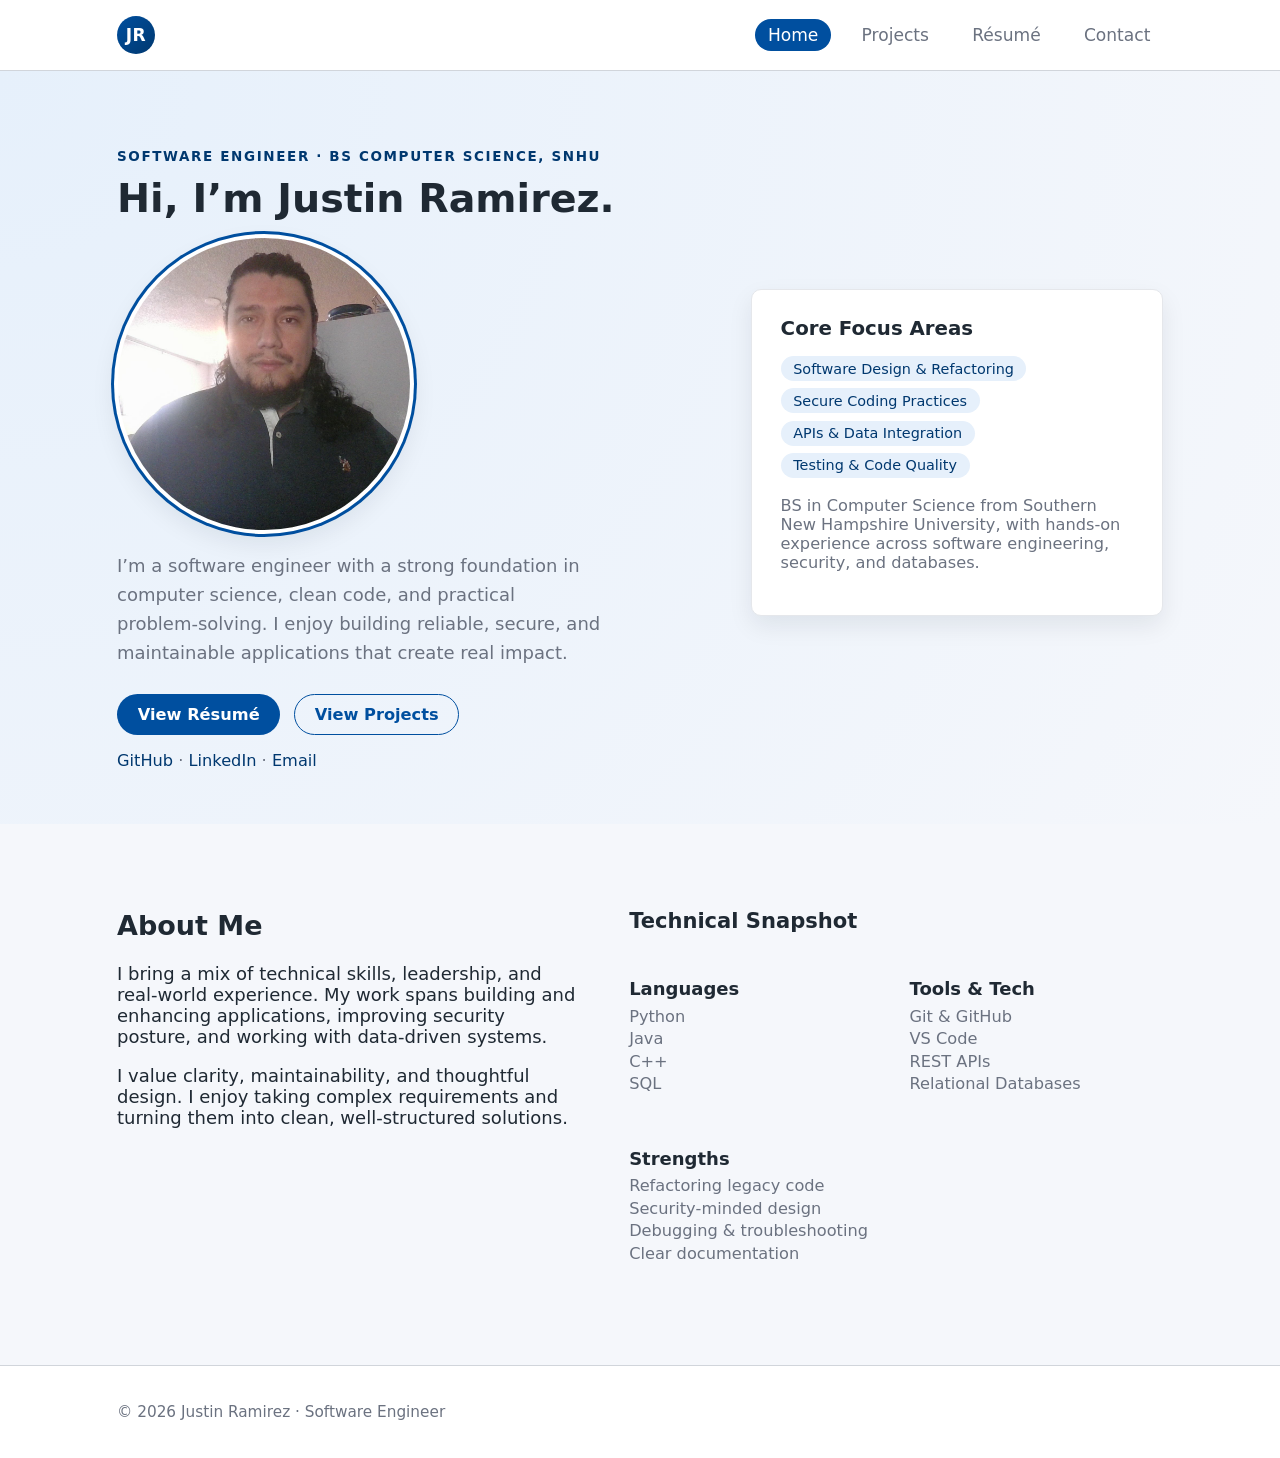
==== commit 3decfbff: "Update index.html" ====
--- a/index.html
+++ b/index.html
@@ -26,7 +26,7 @@
                 <h1>Hi, I’m Justin Ramirez.</h1>
                  <!-- HEADSHOT -->
                 <div class="headshot-wrapper">
-                    <img src="IMG_1460.JPG" alt="Justin Ramirez Headshot">
+                    <img src="WIN_20260430_09_49_43_Pro.jpg" alt="Justin Ramirez Headshot">
                 </div>
                 <p class="hero-text">
                     I’m a software engineer with a strong foundation in computer science, clean code,
@@ -38,7 +38,6 @@
                     <a href="artifact.html" class="btn ghost">View Projects</a>
                 </div>
                 <div class="hero-links">
-                    <!-- TODO: Replace with your real links -->
                     <a href="https://github.com/RoyceZerimar" target="_blank">GitHub</a>
                     <span>·</span>
                     <a href="https://linkedin.com/in/justinroyceramirez" target="_blank">LinkedIn</a>
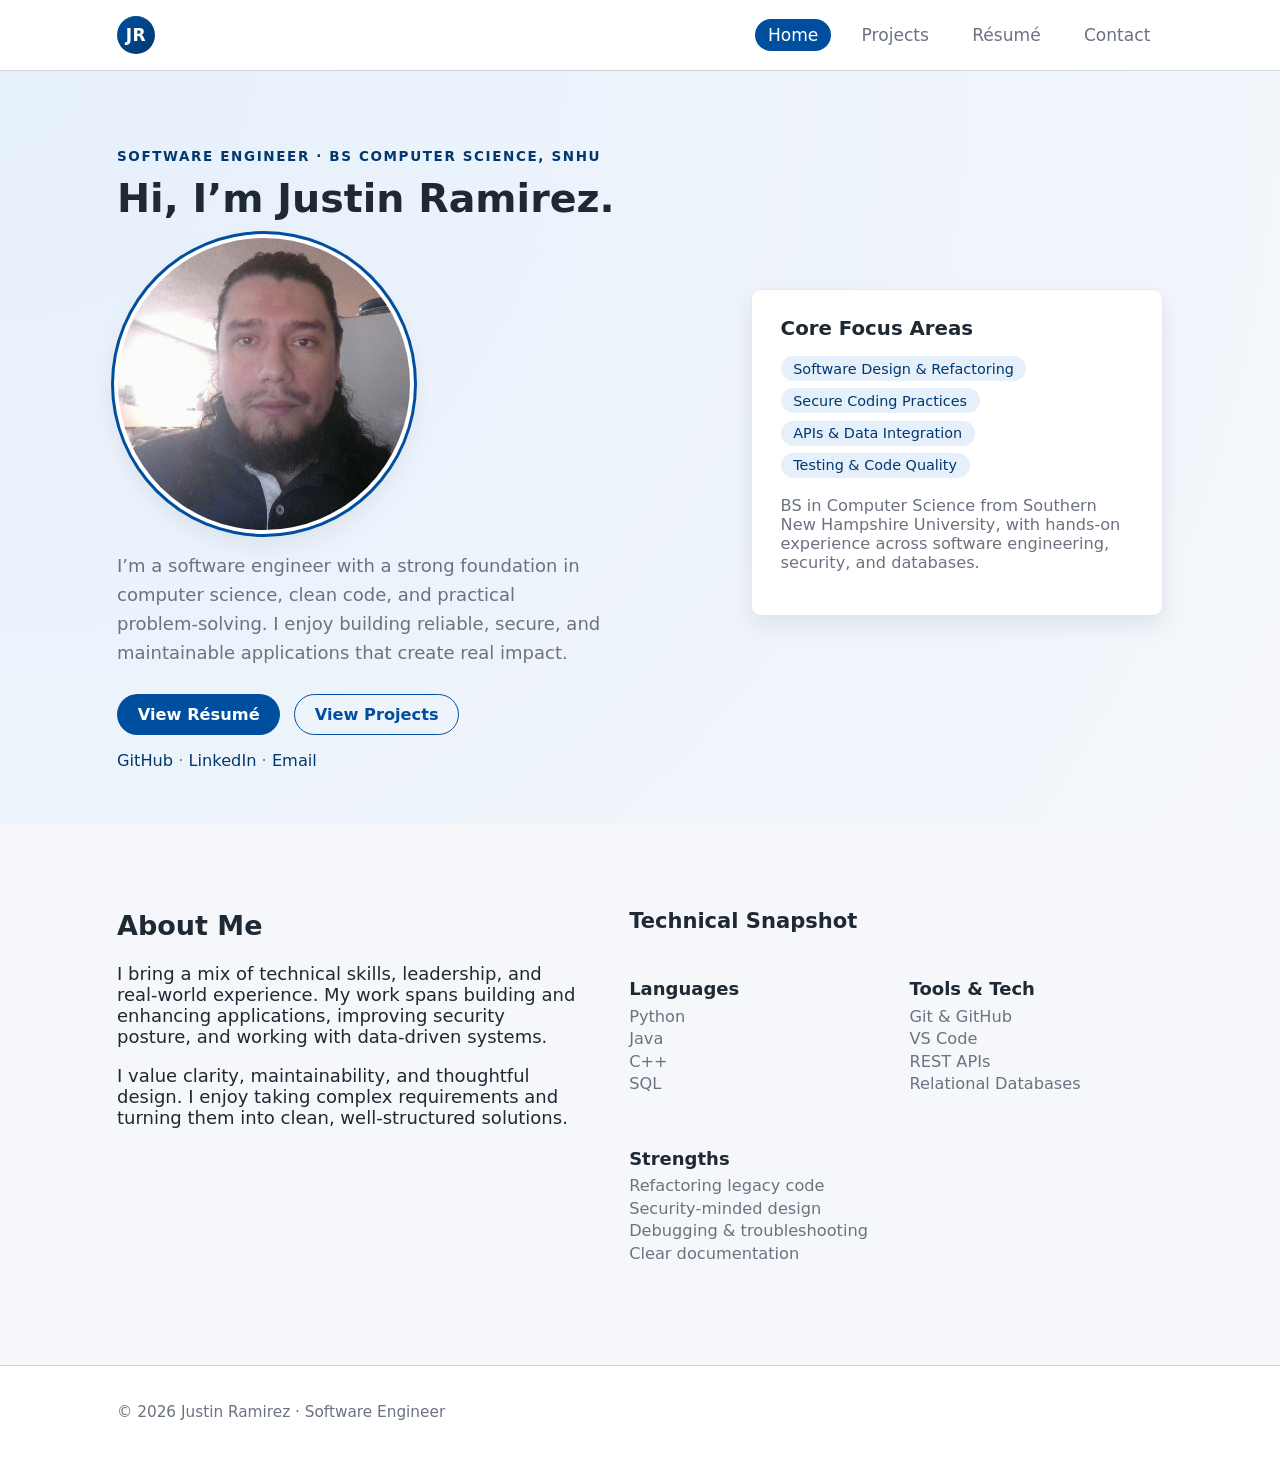
==== commit c8f1ab62: "Update index.html" ====
--- a/index.html
+++ b/index.html
@@ -26,7 +26,7 @@
                 <h1>Hi, I’m Justin Ramirez.</h1>
                  <!-- HEADSHOT -->
                 <div class="headshot-wrapper">
-                    <img src="WIN_20260430_09_49_43_Pro.jpg" alt="Justin Ramirez Headshot">
+                    <img src="WIN_20260430_09_54_28_Pro.jpg" alt="Justin Ramirez Headshot">
                 </div>
                 <p class="hero-text">
                     I’m a software engineer with a strong foundation in computer science, clean code,
